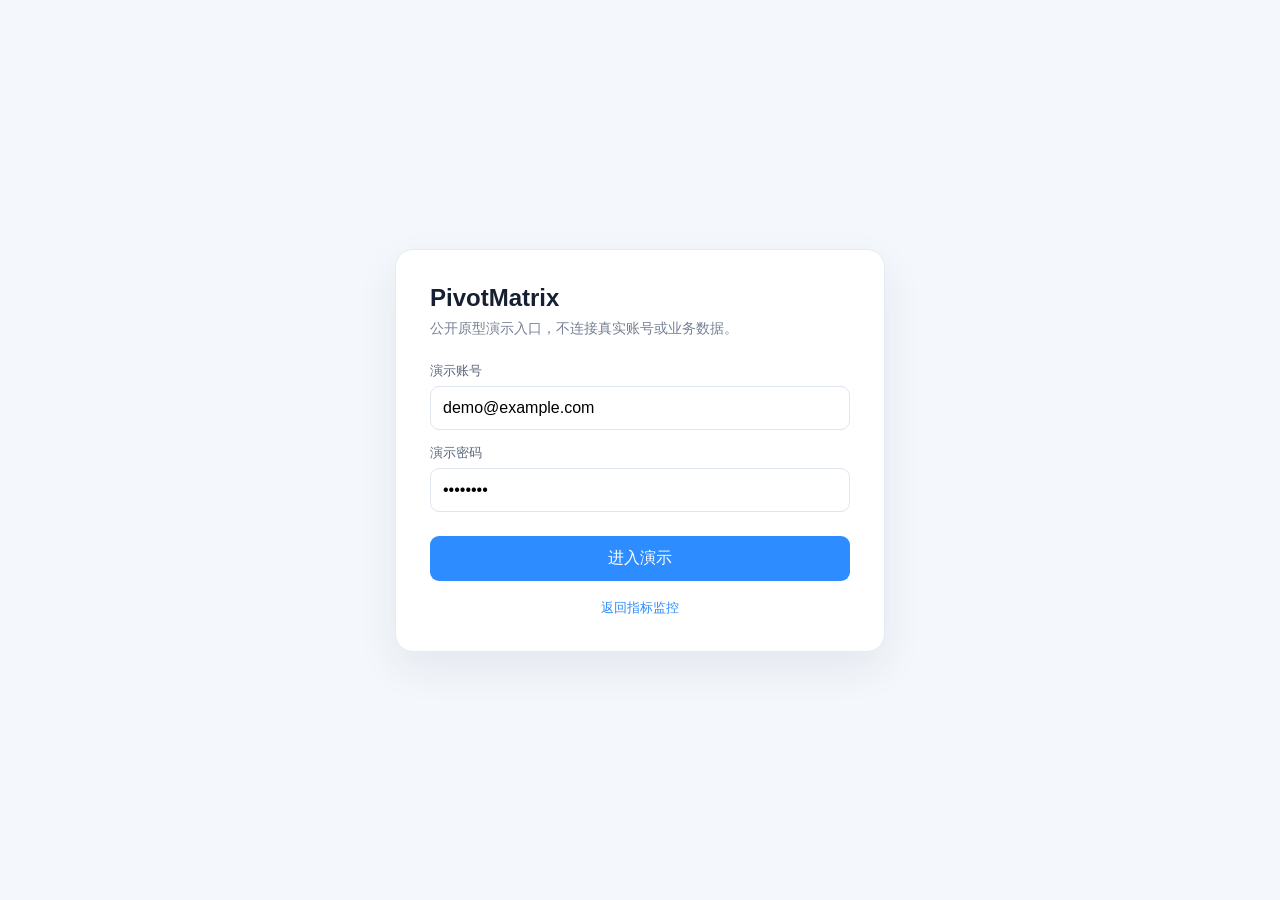
==== pivotmatrix-login.html @ e610d0fb "Publish sanitized PivotMatrix demo: pivotmatrix-login.html" ====
<!doctype html>
<html lang="zh-CN"><head><meta charset="utf-8"><meta name="viewport" content="width=device-width,initial-scale=1"><title>PivotMatrix · 登录演示</title><style>body{margin:0;min-height:100vh;display:grid;place-items:center;background:#f4f7fb;color:#172033;font-family:Inter,-apple-system,BlinkMacSystemFont,"PingFang SC",sans-serif}.card{width:min(420px,calc(100% - 40px));background:#fff;border:1px solid #e6ebf3;border-radius:18px;padding:34px;box-shadow:0 16px 40px #213b6414}h1{margin:0 0 8px;font-size:24px}p{color:#758095;font-size:14px;margin:0 0 24px}label{display:block;color:#58657b;font-size:13px;margin:14px 0 6px}input{width:100%;padding:12px;border:1px solid #dfe5ef;border-radius:9px;box-sizing:border-box;font:inherit}button{width:100%;margin-top:24px;padding:12px;border:0;border-radius:9px;background:#2d8cff;color:#fff;font:inherit;cursor:pointer}.back{display:block;text-align:center;color:#2d8cff;text-decoration:none;font-size:13px;margin-top:18px}</style></head><body><main class="card"><h1>PivotMatrix</h1><p>公开原型演示入口，不连接真实账号或业务数据。</p><label>演示账号</label><input value="demo@example.com" readonly><label>演示密码</label><input value="••••••••" readonly><button onclick="location.href='index.html'">进入演示</button><a class="back" href="index.html">返回指标监控</a></main></body></html>
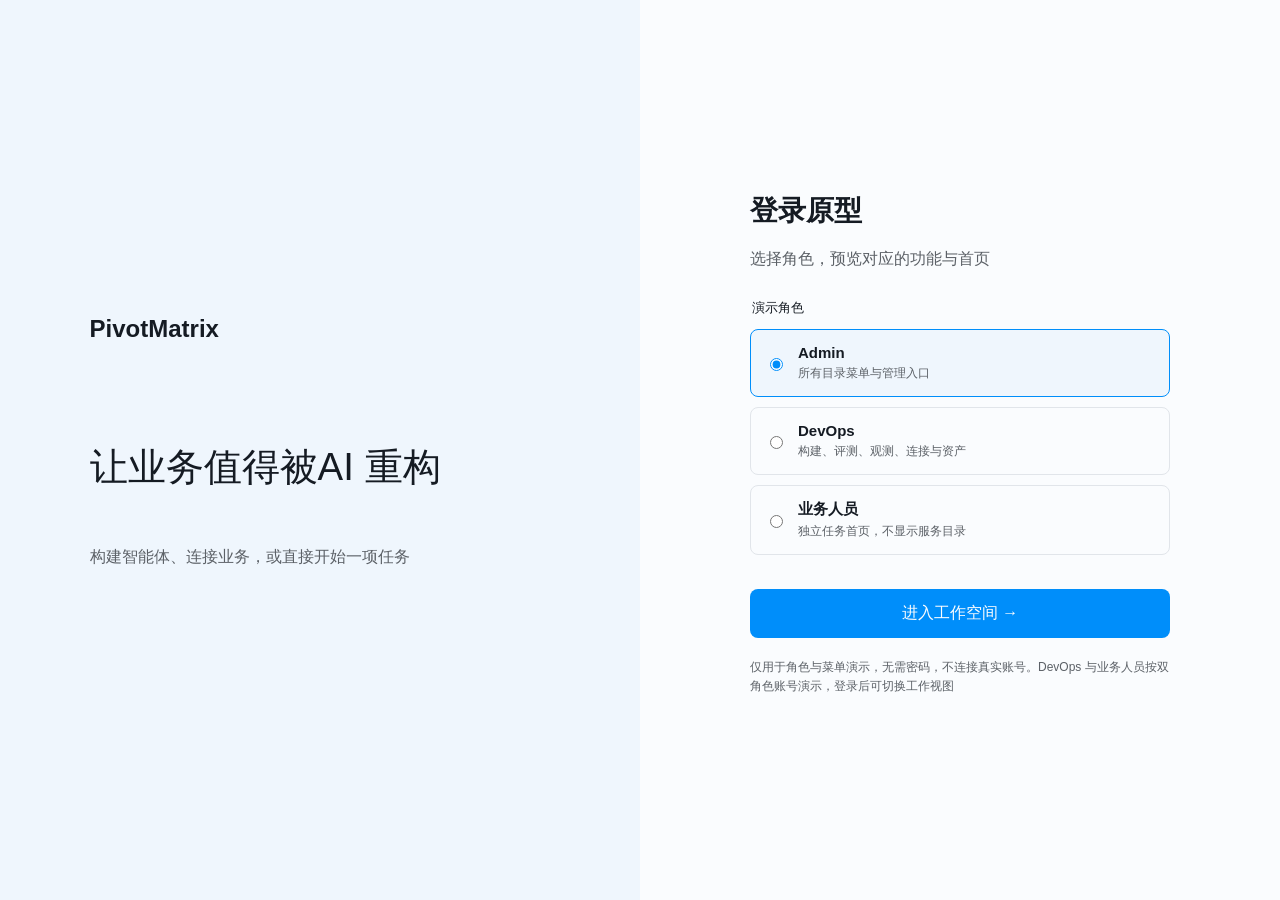
==== commit ab16910a: "Publish full PivotMatrix prototype" ====
--- a/pivotmatrix-login.html
+++ b/pivotmatrix-login.html
@@ -1,2 +1,35 @@
-<!doctype html>
-<html lang="zh-CN"><head><meta charset="utf-8"><meta name="viewport" content="width=device-width,initial-scale=1"><title>PivotMatrix · 登录演示</title><style>body{margin:0;min-height:100vh;display:grid;place-items:center;background:#f4f7fb;color:#172033;font-family:Inter,-apple-system,BlinkMacSystemFont,"PingFang SC",sans-serif}.card{width:min(420px,calc(100% - 40px));background:#fff;border:1px solid #e6ebf3;border-radius:18px;padding:34px;box-shadow:0 16px 40px #213b6414}h1{margin:0 0 8px;font-size:24px}p{color:#758095;font-size:14px;margin:0 0 24px}label{display:block;color:#58657b;font-size:13px;margin:14px 0 6px}input{width:100%;padding:12px;border:1px solid #dfe5ef;border-radius:9px;box-sizing:border-box;font:inherit}button{width:100%;margin-top:24px;padding:12px;border:0;border-radius:9px;background:#2d8cff;color:#fff;font:inherit;cursor:pointer}.back{display:block;text-align:center;color:#2d8cff;text-decoration:none;font-size:13px;margin-top:18px}</style></head><body><main class="card"><h1>PivotMatrix</h1><p>公开原型演示入口，不连接真实账号或业务数据。</p><label>演示账号</label><input value="demo@example.com" readonly><label>演示密码</label><input value="••••••••" readonly><button onclick="location.href='index.html'">进入演示</button><a class="back" href="index.html">返回指标监控</a></main></body></html>
+<!DOCTYPE html>
+<html lang="zh-CN">
+<head>
+  <meta charset="UTF-8"><meta name="viewport" content="width=device-width, initial-scale=1">
+  <title>PivotMatrix · 登录</title>
+  <link rel="stylesheet" href="tokens.css?v=5aa9710f551ea47b">
+  <link rel="stylesheet" href="pivotmatrix-roles.css?v=5aa9710f551ea47b">
+</head>
+<body class="role-login">
+  <main class="login-layout">
+    <section class="login-brand"><span>PivotMatrix</span><h1>让业务值得被AI 重构</h1><p>构建智能体、连接业务，或直接开始一项任务</p></section>
+    <section class="login-panel" aria-labelledby="login-title">
+      <p class="login-notice" role="status" hidden>你已退出登录，请选择角色重新进入</p>
+      <h2 id="login-title">登录原型</h2><p class="login-subtitle">选择角色，预览对应的功能与首页</p>
+      <form id="role-login-form">
+        <fieldset><legend>演示角色</legend>
+          <label><input type="radio" name="role" value="admin" checked><span><strong>Admin</strong><small>所有目录菜单与管理入口</small></span></label>
+          <label><input type="radio" name="role" value="devops"><span><strong>DevOps</strong><small>构建、评测、观测、连接与资产</small></span></label>
+          <label><input type="radio" name="role" value="business"><span><strong>业务人员</strong><small>独立任务首页，不显示服务目录</small></span></label>
+        </fieldset>
+        <button class="role-primary" type="submit">进入工作空间 →</button>
+      </form>
+      <p class="login-disclaimer">仅用于角色与菜单演示，无需密码，不连接真实账号。DevOps 与业务人员按双角色账号演示，登录后可切换工作视图</p>
+    </section>
+  </main>
+  <script>
+    if(location.hash==='#signed-out')document.querySelector('.login-notice').hidden=false;
+    document.querySelector('form').addEventListener('submit',event=>{
+      event.preventDefault();
+      const role=new FormData(event.currentTarget).get('role');
+      try{sessionStorage.setItem('pivotmatrix-demo-role',role);sessionStorage.setItem('pivotmatrix-demo-available-roles',JSON.stringify(role==='admin'?['admin','devops','business']:['devops','business']));}catch(error){document.querySelector('.login-disclaimer').textContent='浏览器未允许保存登录状态，请允许本站存储后重试';return;}
+      location.href='pivotmatrix-home.html'+(role==='business'?'#business-home':'');
+    });
+  </script>
+</body></html>
--- a/tokens.css
+++ b/tokens.css
@@ -0,0 +1,276 @@
+/* Hallmark · pre-emit critique: P5 H5 E5 S5 R5 V4 */
+/* Hallmark · genre: modern-minimal · macrostructure: Workbench shell + Index-First catalogue · theme: studied-DNA (source: user service-catalog image) · enrichment: none · nav: N3 Side-rail · footer: sidebar utility footer */
+:root {
+  --color-paper: oklch(99% 0.003 250);
+  --color-surface: oklch(100% 0 0);
+  --color-ink: oklch(22% 0.018 258);
+  --color-ink-soft: oklch(49% 0.012 258);
+  --color-ink-faint: oklch(55% 0.01 258);
+  --color-rule: oklch(92% 0.008 250);
+  --color-rule-strong: oklch(85% 0.012 250);
+  --color-accent: oklch(64% 0.19 251);
+  --color-accent-strong: oklch(56% 0.21 254);
+  --color-accent-ink: oklch(99% 0.003 250);
+  --color-focus: oklch(51% 0.21 254);
+  --color-shell-sidebar: oklch(98.2% 0.006 250);
+  --color-shell-sidebar-hover: oklch(94.8% 0.014 250);
+  --color-shell-sidebar-active: oklch(91.5% 0.035 251);
+  --color-shell-sidebar-rule: oklch(89.5% 0.01 250);
+  --color-shell-avatar: oklch(89% 0.03 251);
+  --color-shell-overlay: oklch(18% 0.018 258 / 0.36);
+  --color-shell-disabled: oklch(76% 0.01 250);
+  --color-shell-error: oklch(52% 0.18 25);
+  --color-shell-success: oklch(47% 0.12 151);
+  --color-catalog-banner: oklch(96.2% 0.025 246);
+  --color-catalog-ink: oklch(15.5% 0.004 250);
+  --color-catalog-muted: oklch(56.3% 0.0176 257);
+  --color-catalog-icon: oklch(65.8% 0.0164 261);
+  --color-catalog-hover: oklch(97% 0.012 250);
+  --color-worker-canvas: oklch(97.4% 0.012 258);
+  --color-worker-accent: oklch(58% 0.22 285);
+  --color-worker-accent-strong: oklch(53% 0.24 285);
+  --color-worker-accent-soft: oklch(92.5% 0.045 285);
+  --color-worker-success: oklch(48% 0.13 158);
+  --color-worker-success-soft: oklch(95.5% 0.035 158);
+  --color-worker-avatar-blue: oklch(64% 0.17 255);
+  --color-worker-avatar-green: oklch(72% 0.19 145);
+  --color-worker-avatar-cyan: oklch(72% 0.14 195);
+  --color-worker-avatar-violet: oklch(61% 0.22 300);
+  --color-worker-avatar-warm: oklch(67% 0.19 35);
+  --color-worker-avatar-ink: oklch(100% 0 0);
+  --color-task-canvas: oklch(97% 0.012 270);
+  --color-task-rail: oklch(98.6% 0.006 258);
+  --color-task-accent: oklch(61% 0.2 265);
+  --color-task-accent-strong: oklch(54% 0.22 265);
+  --color-task-accent-soft: oklch(93.5% 0.04 265);
+  --color-task-prompt: oklch(93.8% 0.018 263);
+  --color-task-placeholder: oklch(67% 0.035 258);
+  --color-skill-canvas: oklch(97.4% 0.012 266);
+  --color-skill-accent: oklch(59% 0.22 285);
+  --color-skill-accent-strong: oklch(53% 0.23 285);
+  --color-skill-accent-soft: oklch(94% 0.035 285);
+  --color-creation-canvas: oklch(97.9% 0.009 263);
+  --color-creation-preview: oklch(99.5% 0.003 263);
+  --color-creation-accent: oklch(61% 0.21 277);
+  --color-creation-accent-strong: oklch(54% 0.23 277);
+  --color-creation-accent-soft: oklch(93.5% 0.04 277);
+  --color-creation-note: oklch(92.5% 0.055 110);
+  --color-creation-note-ink: oklch(72% 0.035 100);
+  --color-creation-peach: oklch(84% 0.065 55);
+  --color-creation-cyan: oklch(84% 0.075 195);
+  --color-creation-yellow: oklch(87% 0.09 95);
+  --color-creation-rose: oklch(79% 0.1 20);
+  --color-creation-blue: oklch(77% 0.09 245);
+  --color-creation-green: oklch(82% 0.1 150);
+  --color-creation-pink: oklch(79% 0.105 342);
+  --color-creation-purple: oklch(75% 0.13 305);
+  --color-creation-violet: oklch(76% 0.11 282);
+  --color-creation-sky: oklch(79% 0.085 240);
+  --color-application-canvas: oklch(97.6% 0.012 263);
+  --color-application-visual: oklch(94.5% 0.025 260);
+  --color-application-blue: oklch(62% 0.2 258);
+  --color-application-blue-soft: oklch(82% 0.09 251);
+  --color-application-cyan: oklch(78% 0.12 190);
+  --color-application-violet: oklch(70% 0.15 295);
+  --color-application-rose: oklch(78% 0.11 15);
+  --color-application-gold: oklch(82% 0.12 78);
+  --color-application-badge: oklch(93% 0.045 285);
+  --color-application-badge-ink: oklch(52% 0.21 282);
+  --color-operations-canvas: oklch(98.3% 0.006 251);
+  --color-operations-code: oklch(96.2% 0.01 251);
+  --color-operations-code-ink: oklch(49% 0.028 251);
+  --color-operations-accent-soft: oklch(94% 0.035 251);
+  --color-operations-success-soft: oklch(94.8% 0.038 151);
+  --color-operations-success: oklch(45% 0.12 151);
+  --shadow-brand: 0 1px 2px oklch(25% 0.012 258 / 0.08);
+  --shadow-catalog-hover: 0 0.75rem 1.5rem -1rem oklch(22% 0.018 258 / 0.24);
+  --shadow-context-active: 0 0.5rem 1rem -0.75rem oklch(38% 0.12 254 / 0.34);
+  --shadow-worker-tabs: 0 0.75rem 1.75rem -1rem oklch(43% 0.18 285 / 0.34);
+  --shadow-task-panel: 0 1rem 2.5rem -1.75rem oklch(37% 0.04 265 / 0.28);
+  --shadow-creation-button: 0 0.75rem 1.5rem -0.75rem oklch(45% 0.2 277 / 0.35);
+  --shadow-creation-card: 0 1px 2px oklch(25% 0.02 263 / 0.08);
+  --shadow-creation-hover: 0 1rem 2rem -1.25rem oklch(31% 0.05 263 / 0.25);
+  --shadow-application-card: 0 1rem 2.5rem -1.75rem oklch(34% 0.04 263 / 0.24);
+  --shadow-application-hover: 0 1.25rem 3rem -1.5rem oklch(34% 0.08 263 / 0.3);
+  --shadow-operations-card: 0 1px 2px oklch(25% 0.012 251 / 0.06);
+
+  --color-user-band: oklch(97% 0.018 294);
+  --color-user-label: oklch(91% 0.054 294);
+  --color-product-band: oklch(95.5% 0.025 249);
+  --color-product-label: oklch(53% 0.19 251);
+  --color-product-feature: oklch(90% 0.07 249);
+  --color-platform-band: oklch(97% 0.021 296);
+  --color-platform-label: oklch(91.5% 0.051 294);
+  --color-platform-edge: oklch(75% 0.13 288);
+  --color-connection-band: oklch(97% 0.025 61);
+  --color-connection-label: oklch(91.5% 0.065 58);
+  --color-resource-band: oklch(97% 0.022 154);
+  --color-resource-label: oklch(90% 0.064 153);
+  --color-foundation-band: oklch(92% 0.005 250);
+
+  --font-display: "Space Grotesk", "PingFang SC", "Microsoft YaHei", sans-serif;
+  --font-body: "Inter", "PingFang SC", "Microsoft YaHei", sans-serif;
+  --font-mono: "Space Grotesk", "PingFang SC", "Microsoft YaHei", sans-serif;
+
+  --space-2xs: 0.25rem;
+  --space-xs: 0.5rem;
+  --space-sm: 0.75rem;
+  --space-md: 1rem;
+  --space-lg: 1.5rem;
+  --space-xl: 2rem;
+  --space-2xl: 3rem;
+  --space-catalog-section: 2.5rem;
+
+  --text-xs: 0.875rem;
+  --text-2xs: 0.625rem;
+  --text-nav-label: 0.8125rem;
+  --text-sm: 0.9375rem;
+  --text-base: 1rem;
+  --text-md: 1rem;
+  --text-lg: 1.125rem;
+  --text-xl: 1.375rem;
+  --text-display: clamp(1.75rem, 2.2vw, 2.5rem);
+  --text-catalog-section: 1.25rem;
+  --text-catalog-group: 1rem;
+  --text-catalog-body: 0.875rem;
+  --text-task-title: 1.75rem;
+  --text-task-title-mobile: 1.5rem;
+  --text-application-mark: clamp(3rem, 7vw, 5rem);
+
+  --ease-out: cubic-bezier(0.16, 1, 0.3, 1);
+  --ease-in: cubic-bezier(0.7, 0, 0.84, 0);
+  --ease-in-out: cubic-bezier(0.65, 0, 0.35, 1);
+  --dur-fast: 120ms;
+  --dur-base: 180ms;
+
+  --rule-hair: 1px;
+  --radius-sm: 0.375rem;
+  --radius-md: 0.75rem;
+  --radius-lg: 0.9375rem;
+}
+
+@media (prefers-color-scheme: dark) {
+  :root {
+    color-scheme: dark;
+
+    /* Graphite navy foundation: calmer than a saturated blue canvas. */
+    --color-paper: oklch(17.5% 0.018 258);
+    --color-surface: oklch(21.5% 0.02 258);
+    --color-ink: oklch(94% 0.012 255);
+    --color-ink-soft: oklch(76% 0.018 255);
+    --color-ink-faint: oklch(63% 0.02 255);
+    --color-rule: oklch(31% 0.018 258);
+    --color-rule-strong: oklch(38% 0.022 258);
+
+    /* Keep the brand present, but avoid an electric-blue glow. */
+    --color-accent: oklch(72% 0.14 266);
+    --color-accent-strong: oklch(76% 0.13 270);
+    --color-accent-ink: oklch(18% 0.02 260);
+    --color-focus: oklch(76% 0.13 270);
+
+    --color-shell-sidebar: oklch(15% 0.018 258);
+    --color-shell-sidebar-hover: oklch(22% 0.025 258);
+    --color-shell-sidebar-active: oklch(26% 0.055 272);
+    --color-shell-sidebar-rule: oklch(28% 0.018 258);
+    --color-shell-avatar: oklch(30% 0.07 270);
+    --color-shell-overlay: oklch(7% 0.02 258 / 0.62);
+    --color-shell-disabled: oklch(51% 0.016 258);
+    --color-shell-error: oklch(70% 0.15 28);
+    --color-shell-success: oklch(74% 0.12 160);
+
+    --color-catalog-banner: oklch(24% 0.026 240);
+    --color-catalog-ink: oklch(93% 0.012 255);
+    --color-catalog-muted: oklch(67% 0.02 255);
+    --color-catalog-icon: oklch(73% 0.06 266);
+    --color-catalog-hover: oklch(24% 0.03 258);
+
+    /* Retain restrained contextual cues for the distinct workspaces. */
+    --color-worker-canvas: oklch(18.5% 0.024 270);
+    --color-worker-accent: oklch(73% 0.16 292);
+    --color-worker-accent-strong: oklch(77% 0.15 292);
+    --color-worker-accent-soft: oklch(28% 0.06 292);
+    --color-worker-success: oklch(75% 0.12 160);
+    --color-worker-success-soft: oklch(26% 0.05 160);
+    --color-worker-avatar-blue: oklch(71% 0.13 255);
+    --color-worker-avatar-green: oklch(79% 0.15 150);
+    --color-worker-avatar-cyan: oklch(79% 0.11 200);
+    --color-worker-avatar-violet: oklch(73% 0.16 300);
+    --color-worker-avatar-warm: oklch(78% 0.14 60);
+    --color-worker-avatar-ink: oklch(18% 0.02 260);
+
+    --color-task-canvas: oklch(18% 0.022 266);
+    --color-task-rail: oklch(20.5% 0.02 258);
+    --color-task-accent: oklch(73% 0.14 267);
+    --color-task-accent-strong: oklch(77% 0.13 267);
+    --color-task-accent-soft: oklch(28% 0.052 267);
+    --color-task-prompt: oklch(24% 0.028 264);
+    --color-task-placeholder: oklch(63% 0.025 258);
+
+    --color-skill-canvas: oklch(18.5% 0.024 274);
+    --color-skill-accent: oklch(74% 0.16 292);
+    --color-skill-accent-strong: oklch(78% 0.15 292);
+    --color-skill-accent-soft: oklch(28% 0.055 292);
+
+    --color-creation-canvas: oklch(18.5% 0.018 263);
+    --color-creation-preview: oklch(22% 0.018 263);
+    --color-creation-accent: oklch(74% 0.14 277);
+    --color-creation-accent-strong: oklch(78% 0.13 277);
+    --color-creation-accent-soft: oklch(28% 0.05 277);
+    --color-creation-note: oklch(29% 0.055 105);
+    --color-creation-note-ink: oklch(82% 0.07 105);
+    --color-creation-peach: oklch(72% 0.09 55);
+    --color-creation-cyan: oklch(75% 0.08 195);
+    --color-creation-yellow: oklch(80% 0.1 95);
+    --color-creation-rose: oklch(73% 0.1 20);
+    --color-creation-blue: oklch(72% 0.09 245);
+    --color-creation-green: oklch(76% 0.09 150);
+    --color-creation-pink: oklch(73% 0.095 342);
+    --color-creation-purple: oklch(71% 0.11 305);
+    --color-creation-violet: oklch(72% 0.1 282);
+    --color-creation-sky: oklch(75% 0.075 240);
+
+    --color-application-canvas: oklch(18.5% 0.018 263);
+    --color-application-visual: oklch(25% 0.03 260);
+    --color-application-blue: oklch(73% 0.15 258);
+    --color-application-blue-soft: oklch(31% 0.07 251);
+    --color-application-cyan: oklch(76% 0.1 190);
+    --color-application-violet: oklch(73% 0.12 295);
+    --color-application-rose: oklch(75% 0.09 15);
+    --color-application-gold: oklch(80% 0.1 78);
+    --color-application-badge: oklch(29% 0.055 285);
+    --color-application-badge-ink: oklch(82% 0.1 282);
+
+    --color-operations-canvas: oklch(18.5% 0.018 258);
+    --color-operations-code: oklch(22% 0.022 258);
+    --color-operations-code-ink: oklch(76% 0.026 255);
+    --color-operations-accent-soft: oklch(27% 0.05 268);
+    --color-operations-success-soft: oklch(26% 0.045 160);
+    --color-operations-success: oklch(75% 0.11 160);
+
+    --color-user-band: oklch(25% 0.035 294);
+    --color-user-label: oklch(80% 0.08 294);
+    --color-product-band: oklch(25% 0.04 249);
+    --color-product-label: oklch(80% 0.11 251);
+    --color-product-feature: oklch(29% 0.07 249);
+    --color-platform-band: oklch(25% 0.035 296);
+    --color-platform-label: oklch(80% 0.075 294);
+    --color-platform-edge: oklch(72% 0.11 288);
+    --color-connection-band: oklch(25% 0.035 61);
+    --color-connection-label: oklch(81% 0.08 58);
+    --color-resource-band: oklch(25% 0.032 154);
+    --color-resource-label: oklch(80% 0.07 153);
+    --color-foundation-band: oklch(25% 0.015 250);
+
+    --shadow-brand: 0 1px 2px oklch(5% 0.02 258 / 0.32);
+    --shadow-catalog-hover: 0 0.75rem 1.5rem -1rem oklch(5% 0.02 258 / 0.5);
+    --shadow-context-active: 0 0.5rem 1rem -0.75rem oklch(10% 0.08 270 / 0.5);
+    --shadow-worker-tabs: 0 0.75rem 1.75rem -1rem oklch(10% 0.1 292 / 0.48);
+    --shadow-task-panel: 0 1rem 2.5rem -1.75rem oklch(5% 0.02 266 / 0.55);
+    --shadow-creation-button: 0 0.75rem 1.5rem -0.75rem oklch(12% 0.1 277 / 0.5);
+    --shadow-creation-card: 0 1px 2px oklch(5% 0.02 263 / 0.3);
+    --shadow-creation-hover: 0 1rem 2rem -1.25rem oklch(5% 0.03 263 / 0.45);
+    --shadow-application-card: 0 1rem 2.5rem -1.75rem oklch(5% 0.03 263 / 0.45);
+    --shadow-application-hover: 0 1.25rem 3rem -1.5rem oklch(5% 0.06 263 / 0.52);
+    --shadow-operations-card: 0 1px 2px oklch(5% 0.02 251 / 0.28);
+  }
+}
--- a/pivotmatrix-roles.css
+++ b/pivotmatrix-roles.css
@@ -0,0 +1,43 @@
+/* Role presentation follows the existing PivotMatrix tokens. */
+html[data-role="signed-out"] body { visibility: hidden; }
+html[data-role="devops"] .catalog-section--management { display: none !important; }
+html[data-role="business"] .service-catalog,
+html[data-role="business"] [data-context-nav],
+html[data-role="business"] [data-operations-nav],
+html[data-role="business"] .business-catalog-hidden,
+html[data-role="business"] .primary-nav > a[href$="#application-center"],
+html[data-role="business"] .explore-nav-group a[href$="#new-task"],
+html[data-role="business"] .explore-nav-group a[href$="#skills-center"] { display: none !important; }
+.is-business-home .main-content > section:not(.business-welcome) { display: none !important; }
+.business-welcome { max-width: 800px; margin: clamp(48px,12vh,140px) auto; padding: 32px; }
+.business-eyebrow { color: var(--color-ink-soft); font-size: 14px; }
+.business-welcome h1 { font-size: clamp(28px,4vw,44px); font-weight: 600; margin: 16px 0; }
+.business-welcome > p:not(.business-eyebrow) { color: var(--color-ink-soft); margin-bottom: 32px; }
+.business-hints { display: flex; flex-wrap: wrap; gap: 24px; color: var(--color-ink-soft); margin-top: 40px; font-size: 13px; }
+.role-primary { display: inline-flex; justify-content: center; align-items: center; padding: 14px 24px; background: var(--color-accent); color: var(--color-paper); border: 0; border-radius: 8px; font: inherit; text-decoration: none; cursor: pointer; }
+.role-primary:focus-visible { outline: 2px solid var(--color-accent); outline-offset: 4px; }
+.role-primary:hover { background: var(--color-accent-strong); }
+.role-login { margin: 0; background: var(--color-paper); color: var(--color-ink); font-family: var(--font-body); }
+.role-login * { box-sizing: border-box; }
+.login-layout { min-height: 100vh; display: grid; grid-template-columns: 1fr 1fr; }
+.login-brand { background: var(--color-catalog-hover); padding: clamp(32px,7vw,100px); display: flex; flex-direction: column; justify-content: center; }
+.login-brand > span { font-size: 24px; font-weight: 600; margin-bottom: 64px; }
+.login-brand h1 { font-size: clamp(28px,3vw,44px); font-weight: 500; line-height: 1.5; }
+.login-brand p,.login-subtitle,.login-disclaimer { color: var(--color-ink-soft); line-height: 1.6; }
+.login-panel { width: min(100%,500px); margin: auto; padding: 40px; }
+.login-panel h2 { font-size: 28px; margin: 0 0 8px; }
+.login-panel fieldset { border: 0; padding: 0; margin: 28px 0 24px; }
+.login-panel legend { font-size: 13px; margin-bottom: 12px; }
+.login-panel label { display: flex; align-items: center; gap: 12px; padding: 14px; border: 1px solid var(--color-rule); border-radius: 8px; margin-bottom: 10px; cursor: pointer; }
+.login-panel label:has(input:checked) { border-color: var(--color-accent); background: var(--color-catalog-hover); }
+.login-panel input { accent-color: var(--color-accent); }
+.login-panel strong,.login-panel small { display: block; }
+.login-panel strong { font-size: 15px; font-weight: 600; }
+.login-panel small { color: var(--color-ink-soft); font-size: 12px; margin-top: 4px; }
+.login-panel .role-primary { width: 100%; }
+.login-disclaimer { font-size: 12px; margin-top: 20px; }
+.login-notice { padding: 12px; background: var(--color-catalog-hover); color: var(--color-ink); font-size: 13px; }
+.role-switch-button { display:block; margin:8px; padding:8px 12px; border:1px solid var(--color-rule); border-radius:8px; background:var(--color-paper); color:var(--color-ink-soft); font:inherit; font-size:12px; cursor:pointer; }
+.role-switch-dialog { width:min(440px,calc(100vw - 48px)); box-sizing:border-box; border:1px solid var(--color-rule); border-radius:16px; background:var(--color-paper); color:var(--color-ink); padding:24px; }
+.role-switch-dialog::backdrop { background:#17223966; }.role-switch-dialog header { display:flex;align-items:center;justify-content:space-between; }.role-switch-dialog h2 { margin:0;font-size:20px; }.role-switch-dialog header button { border:0;background:none;color:inherit;font-size:24px;cursor:pointer; }.role-switch-dialog p,.role-switch-dialog small { color:var(--color-ink-soft);font-size:13px;line-height:1.6; }.role-switch-dialog [data-switch-role] { display:block;width:100%;text-align:left;border:1px solid var(--color-rule);border-radius:10px;background:var(--color-paper);color:var(--color-ink);padding:14px;margin:10px 0;cursor:pointer; }.role-switch-dialog [data-switch-role][aria-current="true"] { background:var(--color-catalog-hover);border-color:var(--color-accent);cursor:default; }.role-switch-dialog strong,.role-switch-dialog span { display:block; }.role-switch-dialog span { margin-top:5px;font-size:12px;color:var(--color-ink-soft); }
+@media(max-width:760px) { .login-layout { grid-template-columns: 1fr; }.login-brand { padding: 24px; }.login-brand > span { margin-bottom: 0; }.login-brand h1,.login-brand p { display:none; }.login-panel { padding: 24px; }.business-welcome { padding:16px; } }
